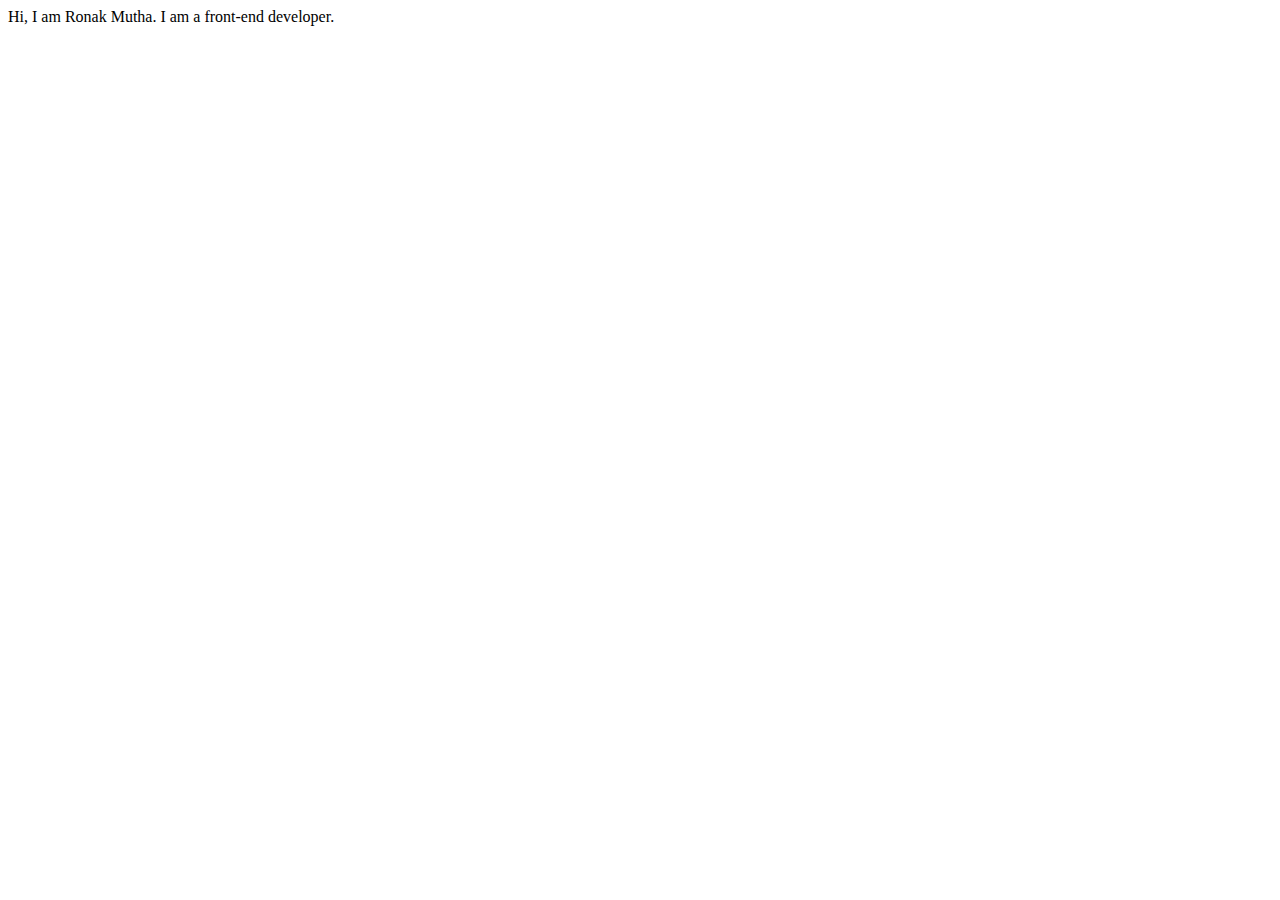
==== index.html @ 13c629df "Initial commit" ====
<!DOCTYPE html>
<html lang="en">
<head>
    <meta charset="UTF-8">
    <meta http-equiv="X-UA-Compatible" content="IE=edge">
    <meta name="viewport" content="width=device-width, initial-scale=1.0">
    <title>Ronak Mutha | Front-end Developer</title>
</head>
<body>
    Hi, I am Ronak Mutha.
    I am a front-end developer.
</body>
</html>
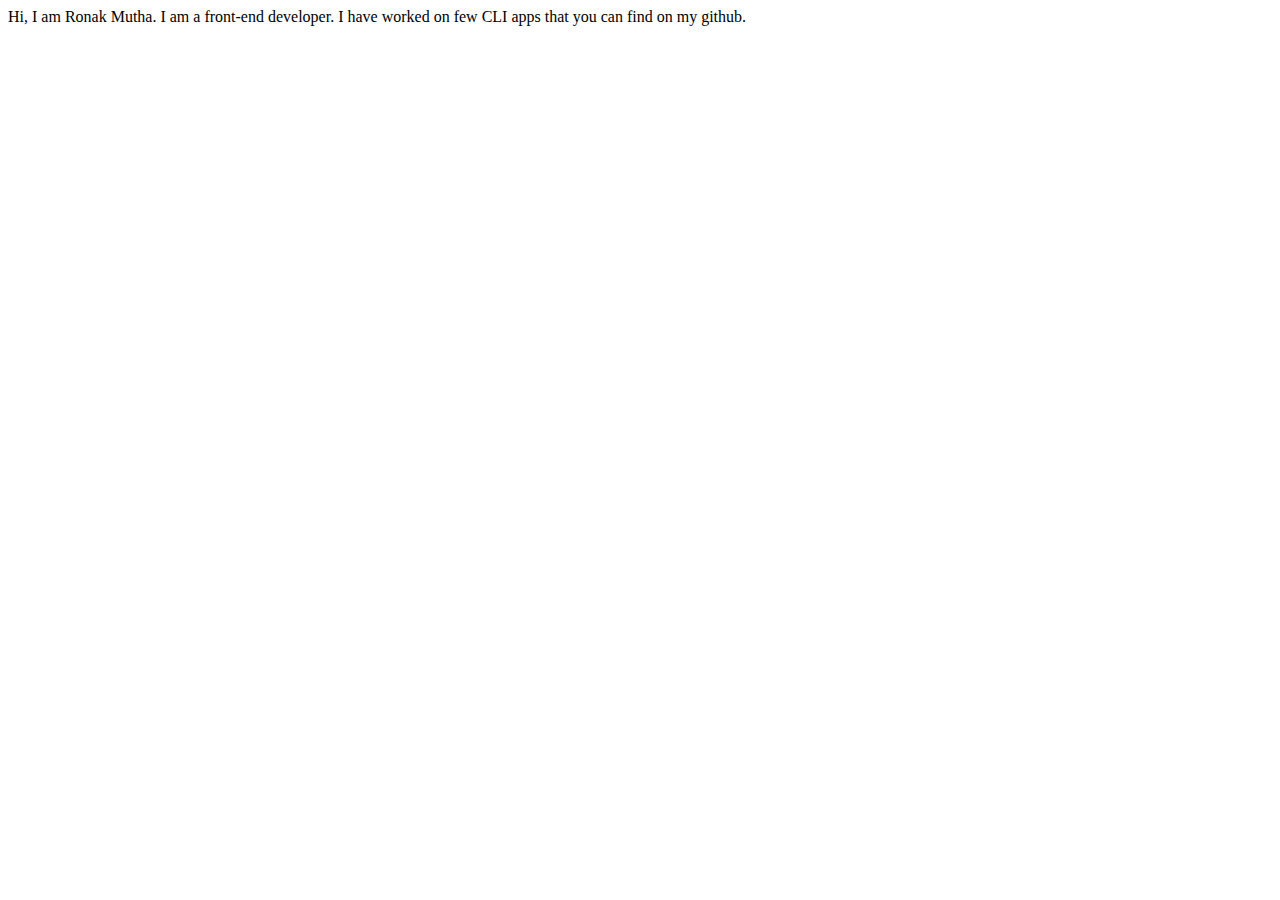
==== commit 696256b6: "update details of project" ====
--- a/index.html
+++ b/index.html
@@ -9,5 +9,7 @@
 <body>
     Hi, I am Ronak Mutha.
     I am a front-end developer.
+
+    I have worked on few CLI apps that you can find on my github.
 </body>
 </html>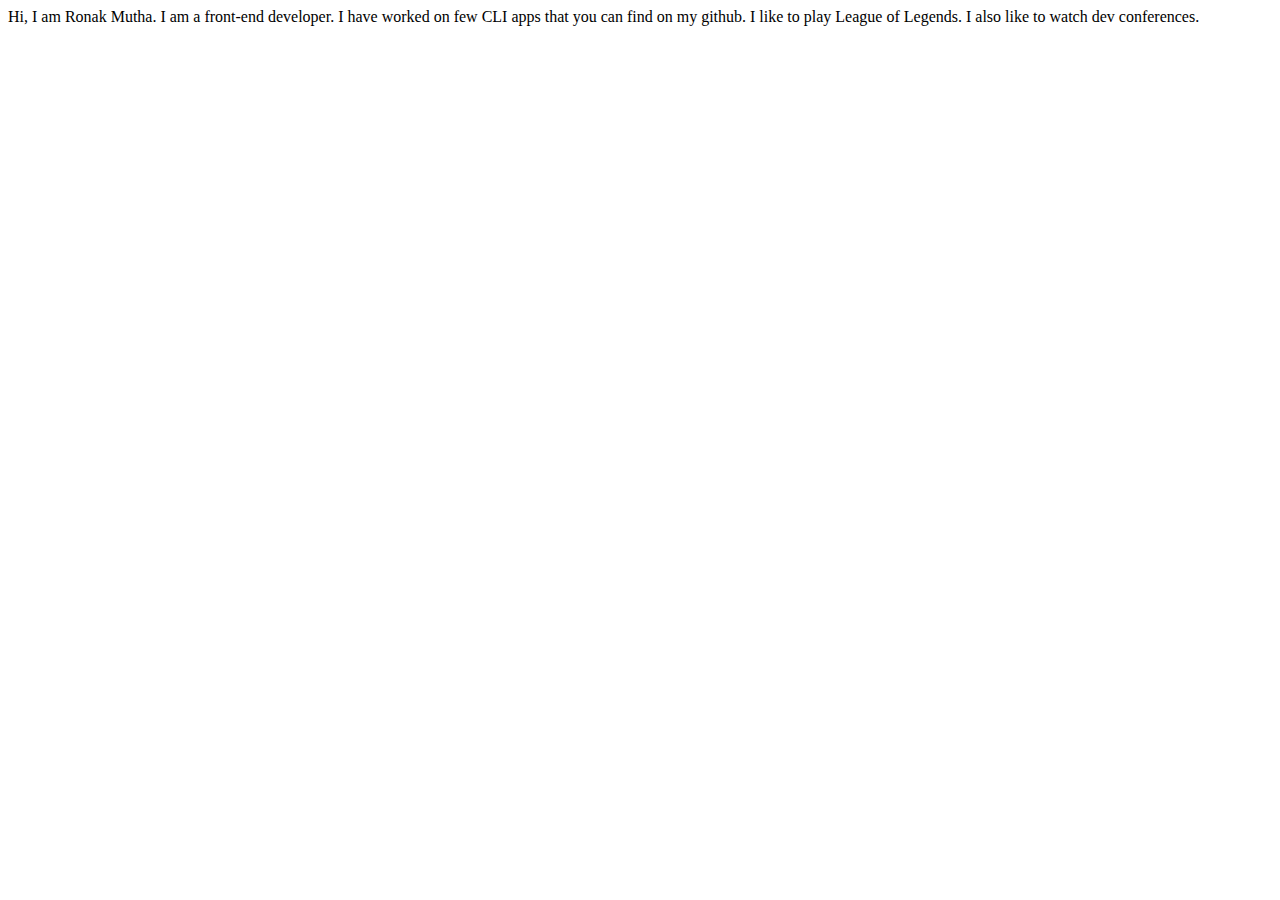
==== commit 1eb7f15b: "Update index.html" ====
--- a/index.html
+++ b/index.html
@@ -11,5 +11,7 @@
     I am a front-end developer.
 
     I have worked on few CLI apps that you can find on my github.
+
+    I like to play League of Legends. I also like to watch dev conferences. 
 </body>
 </html>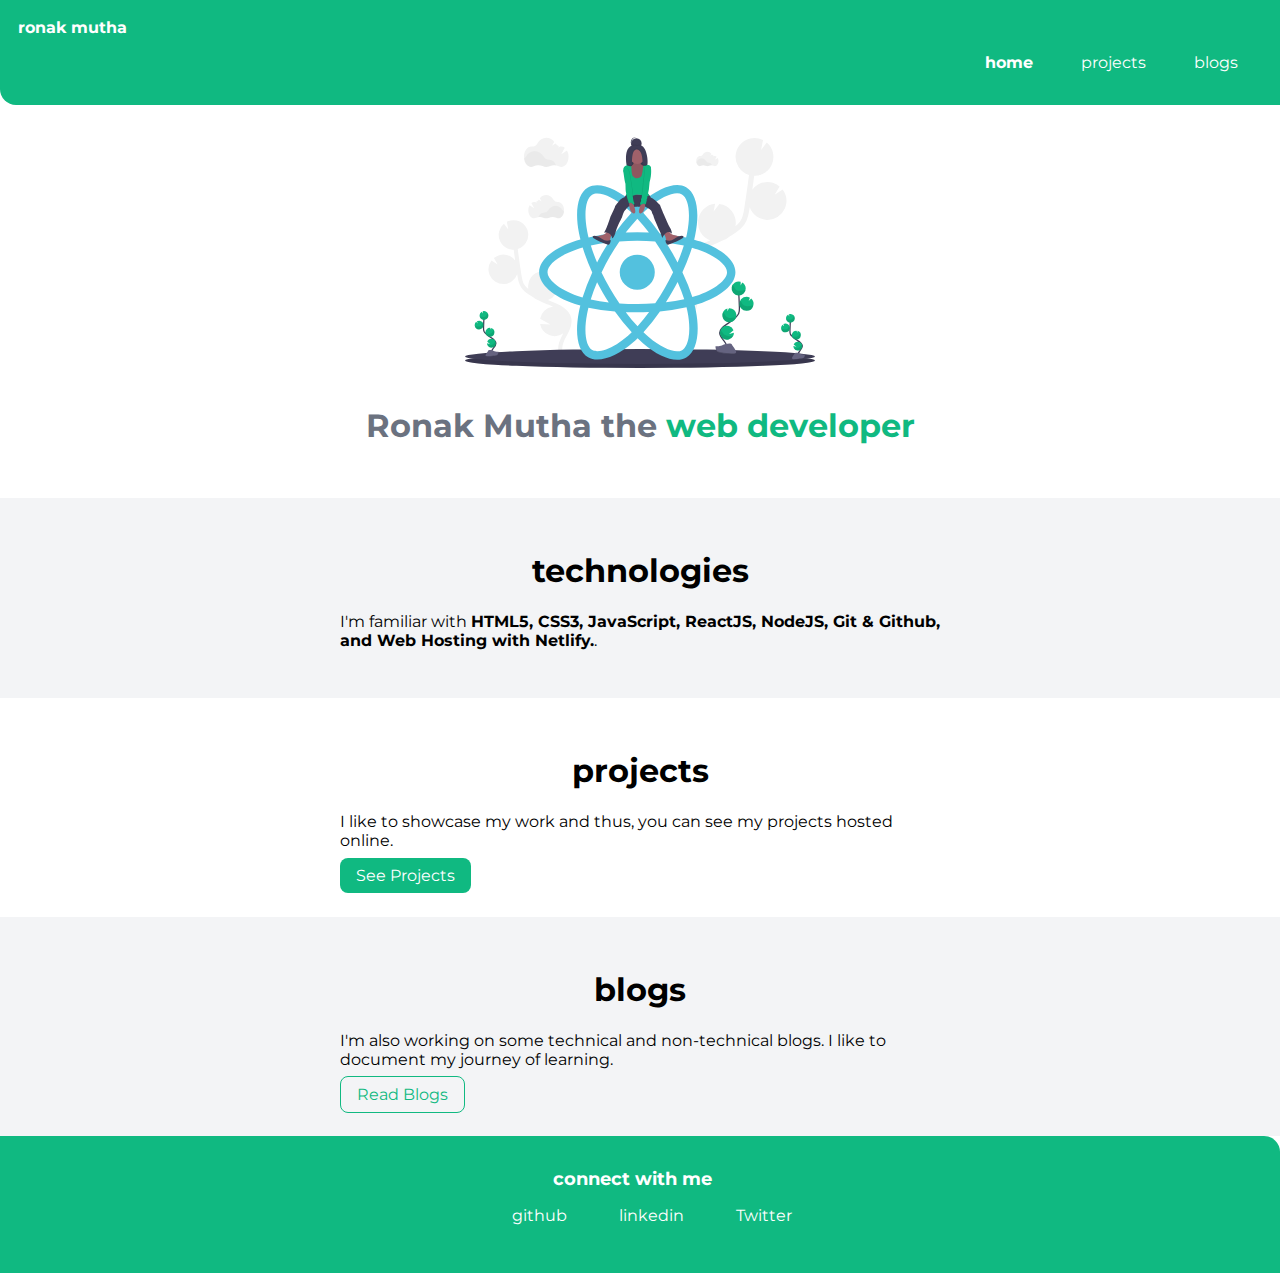
==== commit 8ff84d65: "added blogs, projects, dummy-blogs. added blog reading page style." ====
--- a/index.html
+++ b/index.html
@@ -4,14 +4,56 @@
     <meta charset="UTF-8">
     <meta http-equiv="X-UA-Compatible" content="IE=edge">
     <meta name="viewport" content="width=device-width, initial-scale=1.0">
-    <title>Ronak Mutha | Front-end Developer</title>
+    <title>home | ronak mutha</title>
+    <link rel="stylesheet" href="style.css">
 </head>
 <body>
-    Hi, I am Ronak Mutha.
-    I am a front-end developer.
+    <nav class='navigation container'>
+        <div class='nav-brand'>ronak mutha</div>
+        <ul class='list-non-bullet nav-pills'>
+            <li class='list-item-inline'><a class='link link-active' href="/index.html">home</a></li>
+            <li class='list-item-inline'><a class='link' href="/projects.html">projects</a></li>
+            <li class='list-item-inline'><a class='link' href="/blogs.html">blogs</a></li>
+        </ul>
+    </nav> 
 
-    I have worked on few CLI apps that you can find on my github.
+    <header class='hero'>
+        <img class='hero-img' src="images/hero.svg" alt="hero">
 
-    I like to play League of Legends. I also like to watch dev conferences. 
+        <h1 class='hero-heading'>Ronak Mutha the <span class='heading-inverted'>web developer</span></h1>
+    </header>
+
+    <section class='section ow'>
+        <div class='container container-center'>
+            <h1>technologies</h1>
+            <p>I'm familiar with <strong>HTML5, CSS3, JavaScript, ReactJS, NodeJS, Git & Github, and Web Hosting with Netlify.</strong>.</p>
+        </div>
+    </section>
+
+    <section class='section'>
+        <div class='container container-center'>
+            <h1>projects</h1>
+            <p>I like to showcase my work and thus, you can see my projects hosted online.</p>
+            <a class='link link-primary' href="/projects.html">See Projects</a> 
+        </div>
+    </section>
+
+    <section class='section ow'>
+        <div class='container container-center'>
+            <h1>blogs</h1>
+            <p>I'm also working on some technical and non-technical blogs. I like to document my journey of learning.</p>
+            <a class='link link-secondary' href="/blogs.html">Read Blogs</a>
+        </div>
+    </section>
+
+
+    <footer class='footer'>
+        <div class='footer-header'>connect with me</div>
+        <ul class='social-links list-non-bullet'>
+            <li class='list-item-inline'><a class='link' href="https://github.com/Ronak-Mutha">github</a></li>
+            <li class='list-item-inline'><a class='link' href="https://www.linkedin.com/in/ronak-d-mutha">linkedin</a></li>
+            <li class='list-item-inline'><a class='link' href="https://twitter.com/ronakmutha97">Twitter</a></li>
+        </ul>
+    </footer>
 </body>
 </html>--- a/style.css
+++ b/style.css
@@ -0,0 +1,171 @@
+@import url('https://fonts.googleapis.com/css2?family=Montserrat:wght@400;700&display=swap');
+
+:root {
+    --primary-color: #10B981;
+    --off-white: #F3F4F6;
+    --dark-gray: #6B7280;
+}
+
+body {
+    font-family: Montserrat, sans-serif;
+    margin: 0px;
+}
+
+hr {
+    margin: 2rem 0rem;
+}
+
+/* Container */
+
+.container {
+    padding: 0rem 1rem;
+}
+
+.container-center {
+    max-width: 600px;
+    margin: auto;
+}
+
+.container-blog-details {
+    display: grid;
+    place-items: start;
+    grid-template: "image author-name" 25px "image publish-date" 25px/ 50px auto;
+    margin: 2rem 0rem;
+}
+
+.container-blog-details .author-image {   
+         height: 45px;
+         width: 40px;
+         border-radius: 50%;
+         border: 1px solid #ccc;
+         grid-area: image;
+}
+
+.container-blog-details .author-name {   
+    grid-area: author-name;
+
+}
+
+.container-blog-details .publish-date {   
+    grid-area: publish-date;
+}
+
+/* links */
+
+.link {
+    text-decoration: none;
+    padding: 0.5rem 1rem;
+}
+
+.link-primary {
+    background-color: var(--primary-color);
+    border-radius: 0.5rem;
+    color: #fff;
+}
+
+.link-secondary {
+    color: var(--primary-color);
+    border-radius: 0.5rem;
+    border: 1px solid var(--primary-color);
+
+}
+
+/* Lists */
+
+.list-non-bullet {
+    list-style: none;
+}
+
+.list-item-inline {
+    display: inline;
+    padding: 0rem 0.5rem;
+}
+
+/* Navigation */
+
+.navigation {
+    background-color: var(--primary-color);
+    color: white;
+    padding: 1.1rem;
+    border-bottom-left-radius: 1rem;
+}
+
+.navigation .nav-brand {
+    font-weight: bold;
+    font-size: medium;
+}
+
+.navigation .nav-pills {
+    display: flex;
+    justify-content: flex-end;
+}
+
+.navigation .link {
+    color: white;
+    justify-self: flex-end;
+}
+
+.navigation .link-active {
+    font-weight: bold;
+}
+
+
+/* header */
+
+.hero {
+    padding: 2rem;
+}
+
+.hero .hero-img {
+    max-width: 350px;
+    display: block;
+    margin: auto;
+}
+
+.hero .hero-heading {
+    padding-top: 1rem;
+    color: var(--dark-gray);
+    text-align: center;
+}
+
+.hero .hero-heading .heading-inverted {
+    color: var(--primary-color);
+}
+
+/* Section */
+
+.section {
+    padding: 2rem;
+}
+
+.section h1 {
+    text-align: center;
+}
+
+.ow {
+    background-color: var(--off-white);
+}
+
+
+/* footer */
+
+.footer {
+    background-color: var(--primary-color);
+    padding: 2rem 1rem;
+    text-align: center;
+    color: white;
+    border-top-right-radius: 1rem;
+}
+
+.footer .footer-header {
+    font-weight: bold;
+    font-size: large;
+}
+
+.footer .link {
+    color:white;
+}
+
+.footer {
+    padding-inline-start: 0px;
+}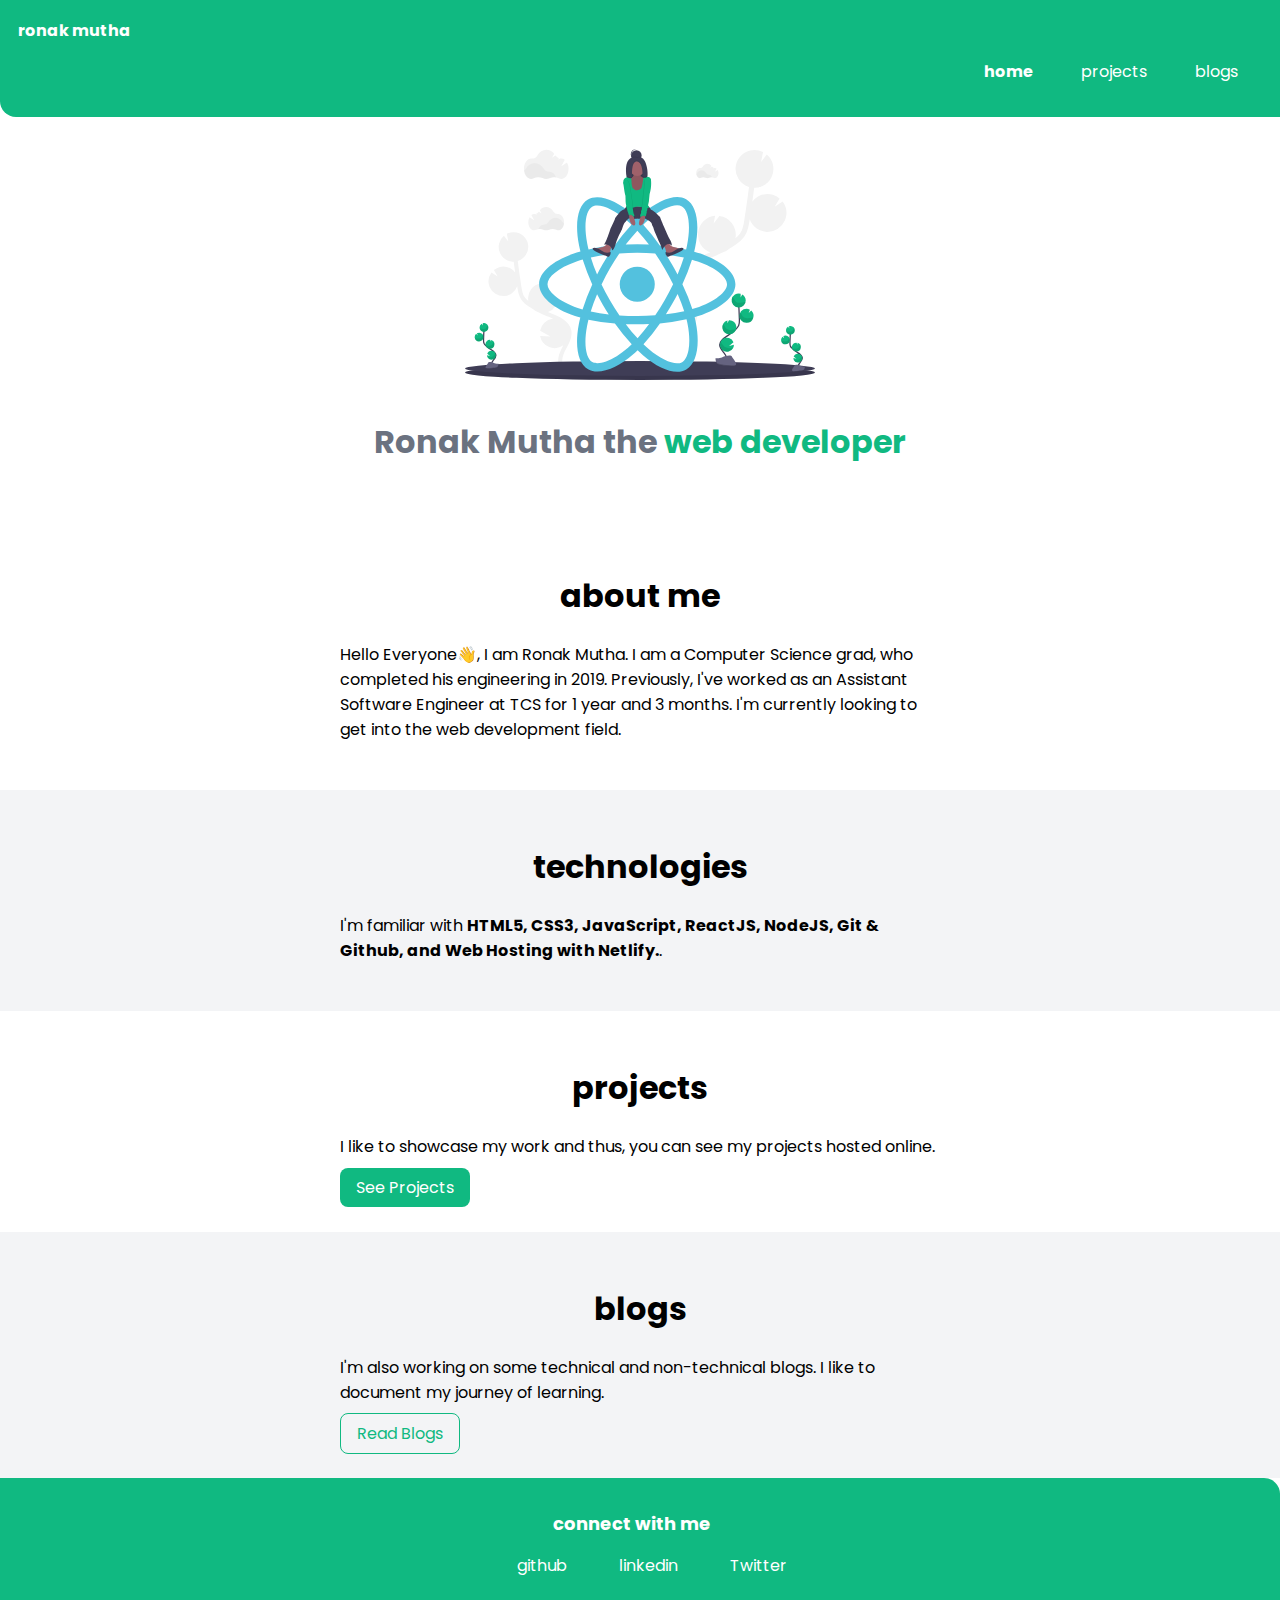
==== commit c971822e: "added about section" ====
--- a/index.html
+++ b/index.html
@@ -22,6 +22,13 @@
 
         <h1 class='hero-heading'>Ronak Mutha the <span class='heading-inverted'>web developer</span></h1>
     </header>
+
+    <section class='section'>
+        <div class='container container-center'>
+            <h1>about me</h1>
+            <p>Hello Everyone👋, I am Ronak Mutha. I am a Computer Science grad, who completed his engineering in 2019. Previously, I've worked as an  Assistant Software Engineer at TCS for 1 year and 3 months. I'm currently looking to get into the web development field. </p>
+        </div>
+    </section>
 
     <section class='section ow'>
         <div class='container container-center'>
--- a/style.css
+++ b/style.css
@@ -1,4 +1,4 @@
-@import url('https://fonts.googleapis.com/css2?family=Montserrat:wght@400;700&display=swap');
+@import url('https://fonts.googleapis.com/css2?family=Poppins:wght@400;700&display=swap');
 
 :root {
     --primary-color: #10B981;
@@ -7,7 +7,7 @@
 }
 
 body {
-    font-family: Montserrat, sans-serif;
+    font-family: Poppins, sans-serif;
     margin: 0px;
 }
 
@@ -43,6 +43,7 @@
 
 .container-blog-details .author-name {   
     grid-area: author-name;
+    font-size: 1.2rem;
 
 }
 
@@ -168,4 +169,45 @@
 
 .footer {
     padding-inline-start: 0px;
-}+}
+
+/* projects */ 
+.showcase-list {
+    padding: 2rem;
+    border-radius: 1rem;
+    text-align: center;
+    margin: 3rem auto;
+  }
+  .showcase-list h1 {
+    margin: 0.5rem;
+  }
+  
+  .showcase-list p {
+    padding-bottom: 1rem;
+  }
+
+  /* blogs */
+
+.showcase-blog {
+    padding-bottom: 6rem;
+  }
+  
+  @media (max-width: 900px) {
+    body {
+      max-width: 95%;
+      width: 100%;
+    }
+  
+    .list-item-inline {
+      display: inline;
+      padding: 0rem;
+    }
+  
+    .container-center {
+      width: auto;
+    }
+  
+    .link-primary {
+      display: block;
+    }
+  }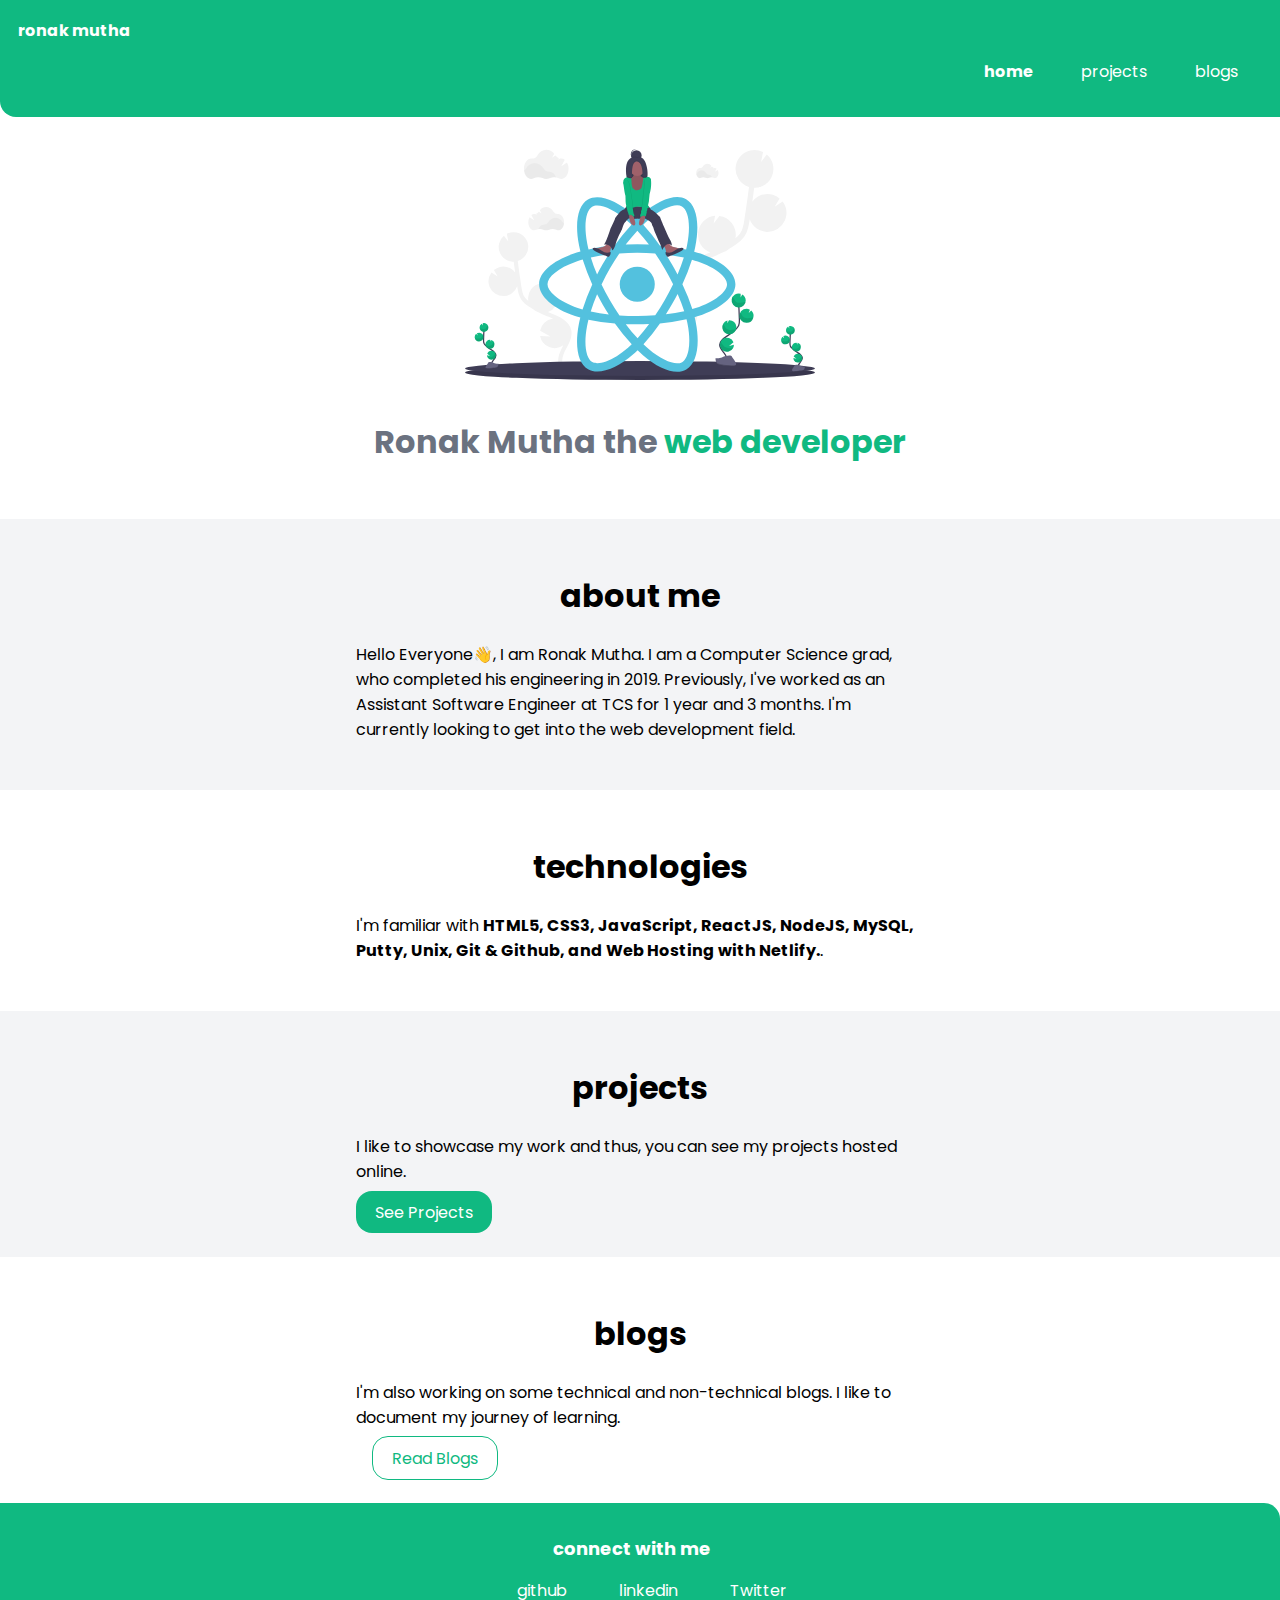
==== commit 150beddc: "updated technologies" ====
--- a/index.html
+++ b/index.html
@@ -23,21 +23,21 @@
         <h1 class='hero-heading'>Ronak Mutha the <span class='heading-inverted'>web developer</span></h1>
     </header>
 
-    <section class='section'>
+    <section class='section ow'>
         <div class='container container-center'>
             <h1>about me</h1>
             <p>Hello Everyone👋, I am Ronak Mutha. I am a Computer Science grad, who completed his engineering in 2019. Previously, I've worked as an  Assistant Software Engineer at TCS for 1 year and 3 months. I'm currently looking to get into the web development field. </p>
         </div>
     </section>
 
-    <section class='section ow'>
+    <section class='section'>
         <div class='container container-center'>
             <h1>technologies</h1>
-            <p>I'm familiar with <strong>HTML5, CSS3, JavaScript, ReactJS, NodeJS, Git & Github, and Web Hosting with Netlify.</strong>.</p>
+            <p>I'm familiar with <strong>HTML5, CSS3, JavaScript, ReactJS, NodeJS, MySQL, Putty, Unix, Git & Github, and Web Hosting with Netlify.</strong>.</p>
         </div>
     </section>
 
-    <section class='section'>
+    <section class='section ow'>
         <div class='container container-center'>
             <h1>projects</h1>
             <p>I like to showcase my work and thus, you can see my projects hosted online.</p>
@@ -45,7 +45,7 @@
         </div>
     </section>
 
-    <section class='section ow'>
+    <section class='section'>
         <div class='container container-center'>
             <h1>blogs</h1>
             <p>I'm also working on some technical and non-technical blogs. I like to document my journey of learning.</p>
--- a/style.css
+++ b/style.css
@@ -1,4 +1,8 @@
 @import url('https://fonts.googleapis.com/css2?family=Poppins:wght@400;700&display=swap');
+
+*, *::before, *::after {
+    box-sizing: border-box;
+}
 
 :root {
     --primary-color: #10B981;
@@ -24,6 +28,10 @@
 .container-center {
     max-width: 600px;
     margin: auto;
+}
+
+.container p {
+    text-align: left;
 }
 
 .container-blog-details {
@@ -59,14 +67,20 @@
 }
 
 .link-primary {
+    max-width: 140px;
+    padding: 0.6rem 1.2rem;
+    margin: 1rem auto;
     background-color: var(--primary-color);
-    border-radius: 0.5rem;
+    border-radius: 1rem;
     color: #fff;
 }
 
 .link-secondary {
+    max-width: 140px;
+    padding: 0.6rem 1.2rem;
+    margin: 1rem;
     color: var(--primary-color);
-    border-radius: 0.5rem;
+    border-radius: 1rem;
     border: 1px solid var(--primary-color);
 
 }
@@ -75,6 +89,11 @@
 
 .list-non-bullet {
     list-style: none;
+}
+
+.list-reverse {
+    display: flex;
+    flex-direction: column-reverse;
 }
 
 .list-item-inline {
@@ -191,6 +210,35 @@
 .showcase-blog {
     padding-bottom: 6rem;
   }
+
+.blog-img {
+    max-height: 350px;
+    display: block;
+    margin: auto;
+
+}
+
+blockquote {
+    margin: 0;
+}
+
+figure {
+    padding: 15px;
+    background: #eee;
+    border-radius: 5px;
+}
+
+blockquote p::before {
+    content: '\201C';
+}
+
+blockquote p::after {
+    content: '\201D';
+}
+
+figcaption {
+    text-align: right;
+}
   
   @media (max-width: 900px) {
     body {
@@ -209,5 +257,6 @@
   
     .link-primary {
       display: block;
+
     }
   }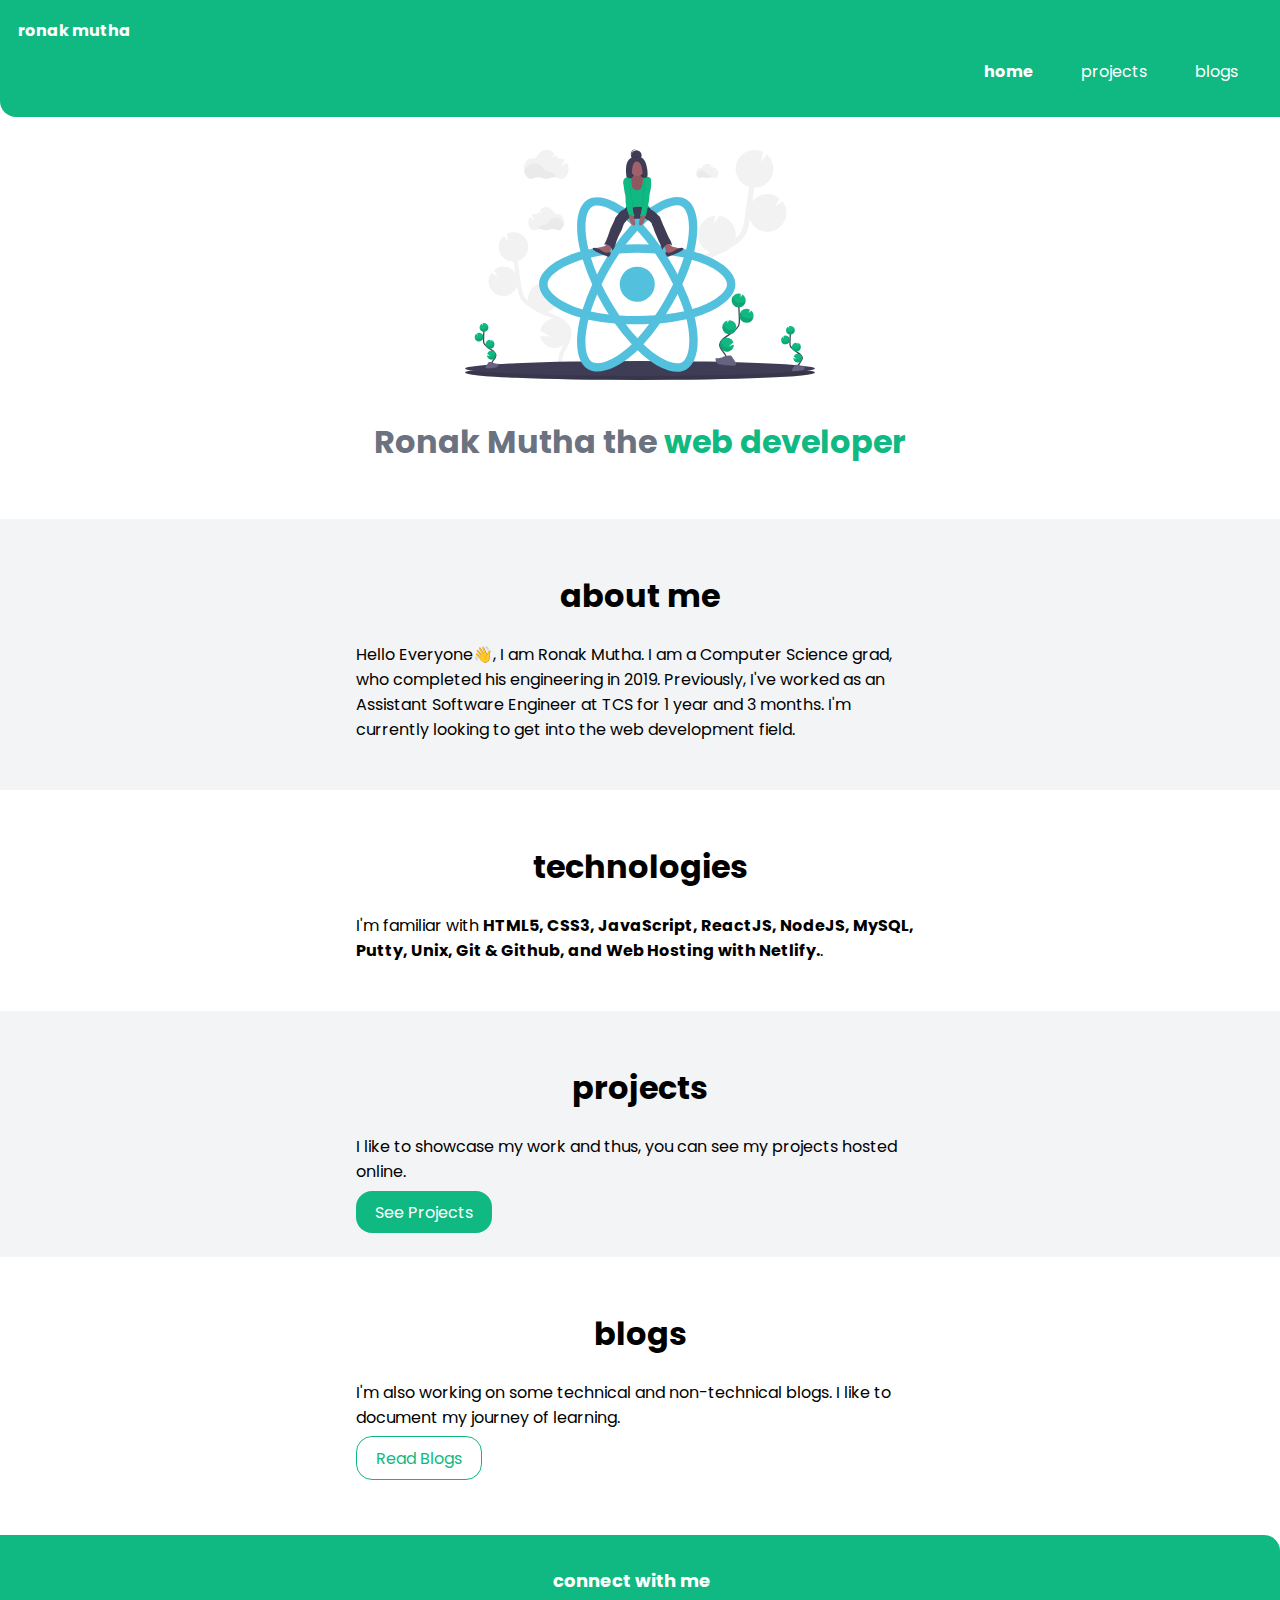
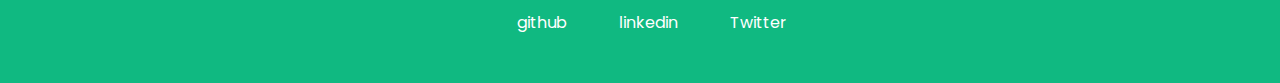
==== commit e172499c: "add favicon" ====
--- a/index.html
+++ b/index.html
@@ -1,66 +1,116 @@
 <!DOCTYPE html>
 <html lang="en">
-<head>
-    <meta charset="UTF-8">
-    <meta http-equiv="X-UA-Compatible" content="IE=edge">
-    <meta name="viewport" content="width=device-width, initial-scale=1.0">
+  <head>
+    <meta charset="UTF-8" />
+    <meta http-equiv="X-UA-Compatible" content="IE=edge" />
+    <meta name="viewport" content="width=device-width, initial-scale=1.0" />
+    <link
+      rel="apple-touch-icon"
+      sizes="180x180"
+      href="/images/favicon/apple-touch-icon.png"
+    />
+    <link
+      rel="icon"
+      type="image/png"
+      sizes="32x32"
+      href="/images/favicon/favicon-32x32.png"
+    />
+    <link
+      rel="icon"
+      type="image/png"
+      sizes="16x16"
+      href="/images/favicon/favicon-16x16.png"
+    />
+    <link rel="manifest" href="/images/favicon/site.webmanifest" />
     <title>home | ronak mutha</title>
-    <link rel="stylesheet" href="style.css">
-</head>
-<body>
-    <nav class='navigation container'>
-        <div class='nav-brand'>ronak mutha</div>
-        <ul class='list-non-bullet nav-pills'>
-            <li class='list-item-inline'><a class='link link-active' href="/index.html">home</a></li>
-            <li class='list-item-inline'><a class='link' href="/projects.html">projects</a></li>
-            <li class='list-item-inline'><a class='link' href="/blogs.html">blogs</a></li>
-        </ul>
-    </nav> 
+    <link rel="stylesheet" href="style.css" />
+  </head>
+  <body>
+    <nav class="navigation container">
+      <div class="nav-brand">ronak mutha</div>
+      <ul class="list-non-bullet nav-pills">
+        <li class="list-item-inline">
+          <a class="link link-active" href="/index.html">home</a>
+        </li>
+        <li class="list-item-inline">
+          <a class="link" href="/projects.html">projects</a>
+        </li>
+        <li class="list-item-inline">
+          <a class="link" href="/blogs.html">blogs</a>
+        </li>
+      </ul>
+    </nav>
 
-    <header class='hero'>
-        <img class='hero-img' src="images/hero.svg" alt="hero">
+    <header class="hero">
+      <img class="hero-img" src="images/hero.svg" alt="hero" />
 
-        <h1 class='hero-heading'>Ronak Mutha the <span class='heading-inverted'>web developer</span></h1>
+      <h1 class="hero-heading">
+        Ronak Mutha the <span class="heading-inverted">web developer</span>
+      </h1>
     </header>
 
-    <section class='section ow'>
-        <div class='container container-center'>
-            <h1>about me</h1>
-            <p>Hello Everyone👋, I am Ronak Mutha. I am a Computer Science grad, who completed his engineering in 2019. Previously, I've worked as an  Assistant Software Engineer at TCS for 1 year and 3 months. I'm currently looking to get into the web development field. </p>
-        </div>
+    <section class="section ow">
+      <div class="container container-center">
+        <h1>about me</h1>
+        <p>
+          Hello Everyone👋, I am Ronak Mutha. I am a Computer Science grad, who
+          completed his engineering in 2019. Previously, I've worked as an
+          Assistant Software Engineer at TCS for 1 year and 3 months. I'm
+          currently looking to get into the web development field.
+        </p>
+      </div>
     </section>
 
-    <section class='section'>
-        <div class='container container-center'>
-            <h1>technologies</h1>
-            <p>I'm familiar with <strong>HTML5, CSS3, JavaScript, ReactJS, NodeJS, MySQL, Putty, Unix, Git & Github, and Web Hosting with Netlify.</strong>.</p>
-        </div>
+    <section class="section">
+      <div class="container container-center">
+        <h1>technologies</h1>
+        <p>
+          I'm familiar with
+          <strong
+            >HTML5, CSS3, JavaScript, ReactJS, NodeJS, MySQL, Putty, Unix, Git &
+            Github, and Web Hosting with Netlify.</strong
+          >.
+        </p>
+      </div>
     </section>
 
-    <section class='section ow'>
-        <div class='container container-center'>
-            <h1>projects</h1>
-            <p>I like to showcase my work and thus, you can see my projects hosted online.</p>
-            <a class='link link-primary' href="/projects.html">See Projects</a> 
-        </div>
+    <section class="section ow">
+      <div class="container container-center">
+        <h1>projects</h1>
+        <p>
+          I like to showcase my work and thus, you can see my projects hosted
+          online.
+        </p>
+        <a class="link link-primary" href="/projects.html">See Projects</a>
+      </div>
     </section>
 
-    <section class='section'>
-        <div class='container container-center'>
-            <h1>blogs</h1>
-            <p>I'm also working on some technical and non-technical blogs. I like to document my journey of learning.</p>
-            <a class='link link-secondary' href="/blogs.html">Read Blogs</a>
-        </div>
+    <section class="section">
+      <div class="container container-center">
+        <h1>blogs</h1>
+        <p>
+          I'm also working on some technical and non-technical blogs. I like to
+          document my journey of learning.
+        </p>
+        <a class="link link-secondary" href="/blogs.html">Read Blogs</a>
+      </div>
     </section>
 
-
-    <footer class='footer'>
-        <div class='footer-header'>connect with me</div>
-        <ul class='social-links list-non-bullet'>
-            <li class='list-item-inline'><a class='link' href="https://github.com/Ronak-Mutha">github</a></li>
-            <li class='list-item-inline'><a class='link' href="https://www.linkedin.com/in/ronak-d-mutha">linkedin</a></li>
-            <li class='list-item-inline'><a class='link' href="https://twitter.com/ronakmutha97">Twitter</a></li>
-        </ul>
+    <footer class="footer">
+      <div class="footer-header">connect with me</div>
+      <ul class="social-links list-non-bullet">
+        <li class="list-item-inline">
+          <a class="link" href="https://github.com/Ronak-Mutha">github</a>
+        </li>
+        <li class="list-item-inline">
+          <a class="link" href="https://www.linkedin.com/in/ronak-d-mutha"
+            >linkedin</a
+          >
+        </li>
+        <li class="list-item-inline">
+          <a class="link" href="https://twitter.com/ronakmutha97">Twitter</a>
+        </li>
+      </ul>
     </footer>
-</body>
-</html>+  </body>
+</html>
--- a/style.css
+++ b/style.css
@@ -78,7 +78,7 @@
 .link-secondary {
     max-width: 140px;
     padding: 0.6rem 1.2rem;
-    margin: 1rem;
+    margin: 1rem auto;
     color: var(--primary-color);
     border-radius: 1rem;
     border: 1px solid var(--primary-color);
@@ -170,6 +170,7 @@
 /* footer */
 
 .footer {
+    margin-top: 2rem;
     background-color: var(--primary-color);
     padding: 2rem 1rem;
     text-align: center;
